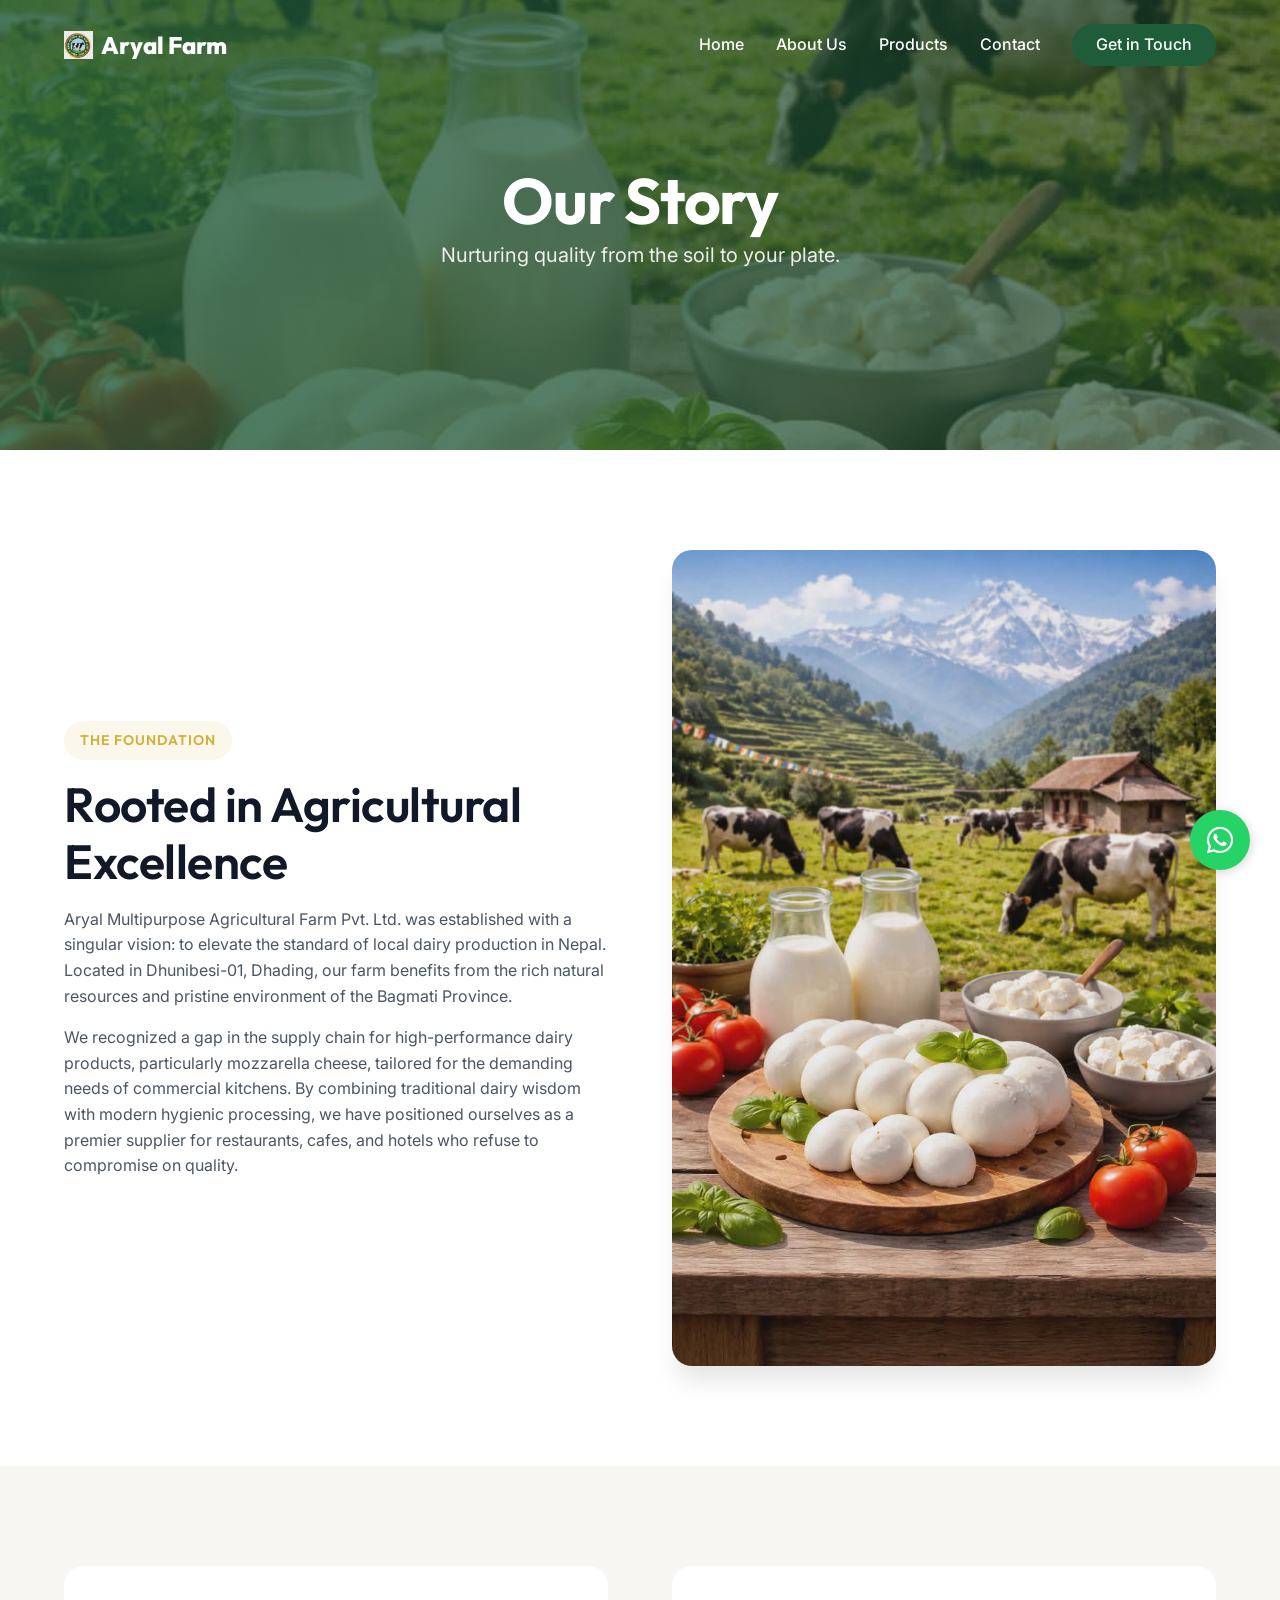
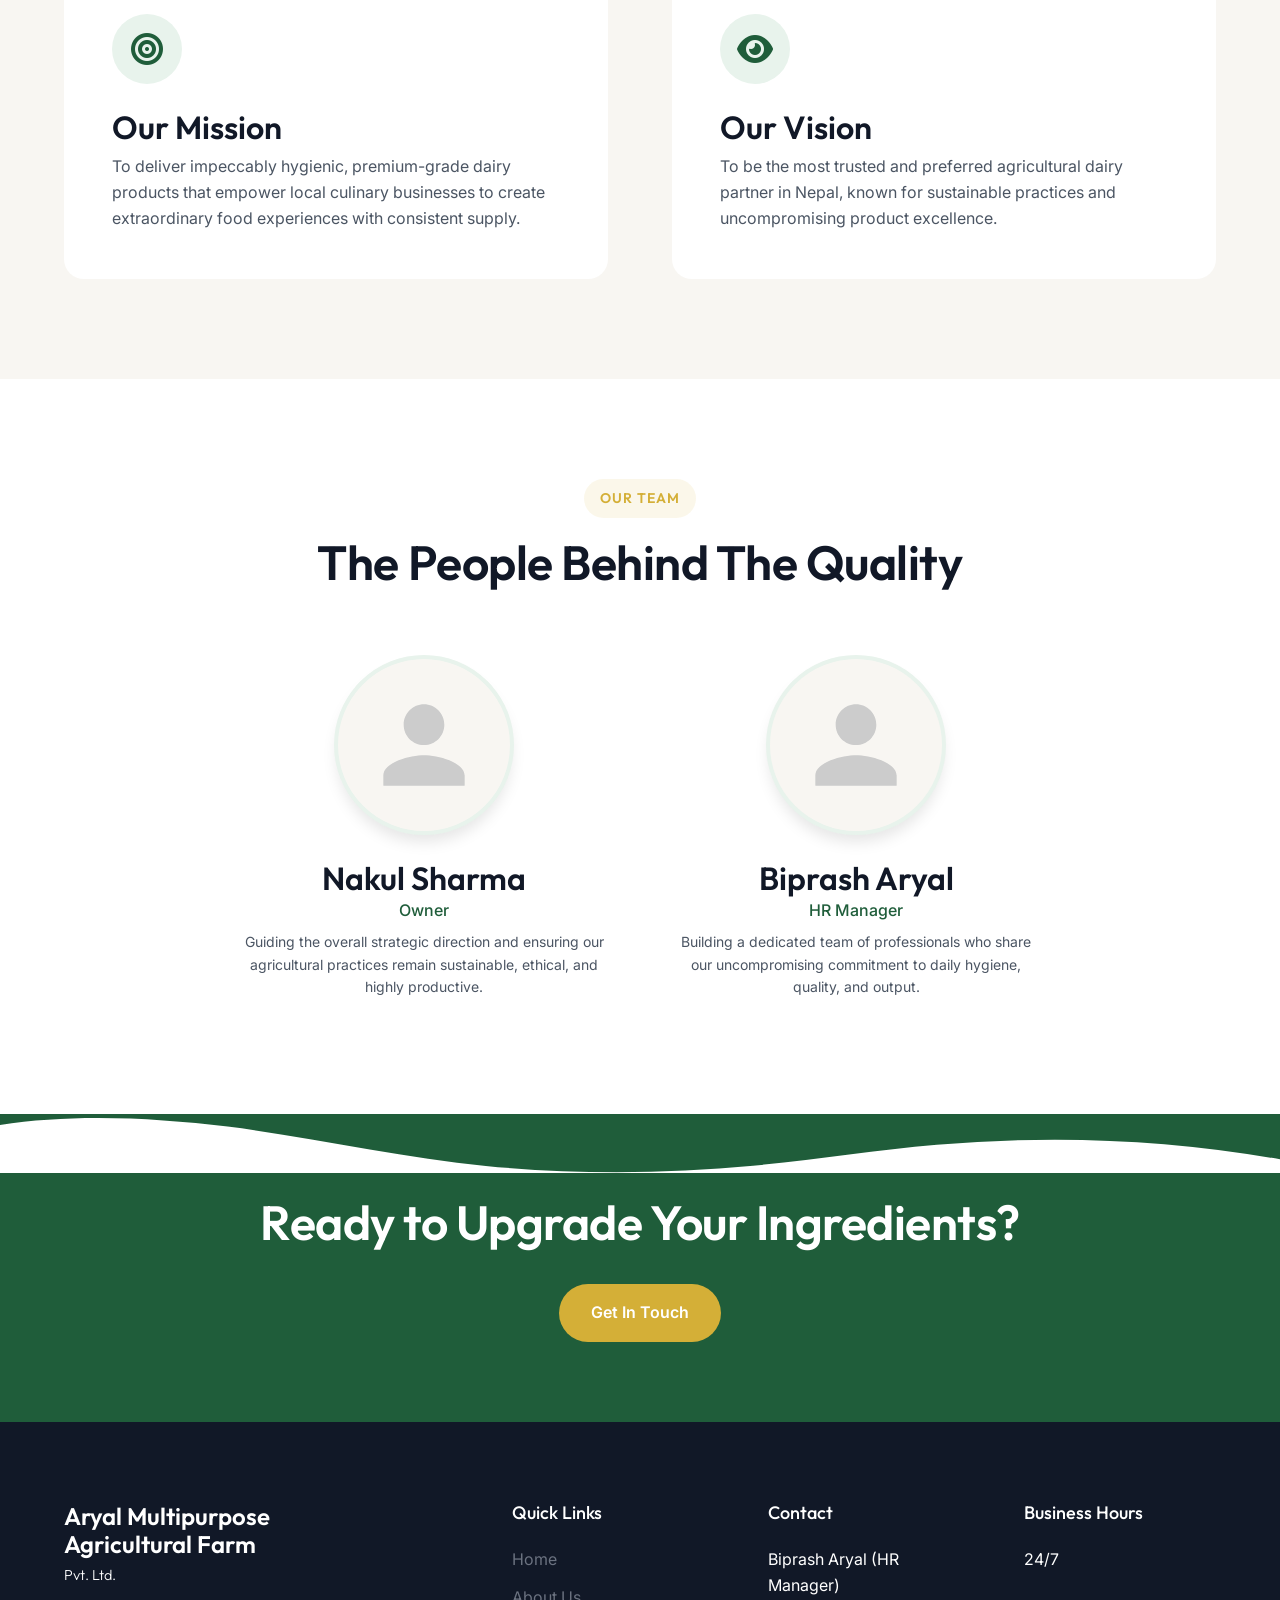
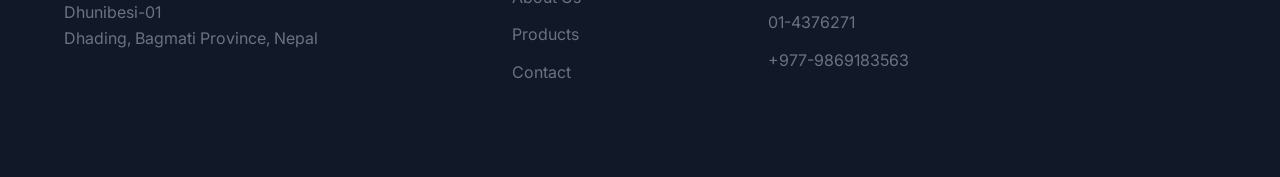
==== about.html @ 3b41e310 "Complete Aryal Farm website development" ====
<!DOCTYPE html>
<html lang="en">
<head>
    <meta charset="UTF-8">
    <meta name="viewport" content="width=device-width, initial-scale=1.0">
    <title>About Us | Aryal Farm</title>
    <!-- Favicon -->
    <link rel="icon" href="assets/images/logo.jfif">
    <link href="https://fonts.googleapis.com/css2?family=Outfit:wght@300;400;500;600;700;800&family=Inter:wght@300;400;500;600&display=swap" rel="stylesheet">
    <link rel="stylesheet" href="https://cdnjs.cloudflare.com/ajax/libs/font-awesome/6.4.0/css/all.min.css">
    <link rel="stylesheet" href="assets/css/styles.css">
    <style>
        .inner-hero {
            height: 50vh; min-height: 400px;
            display: flex; align-items: center; justify-content: center;
            text-align: center; color: var(--color-white); position: relative;
        }
        .inner-hero-bg {
            position: absolute; top: 0; left: 0; width: 100%; height: 100%;
            background-image: url('https://images.unsplash.com/photo-1590494165264-1ebe3602eb80?q=80&w=2000&auto=format&fit=crop');
            background-size: cover; background-position: center; z-index: -2;
        }
        .leader-card { text-align: center; }
        .leader-img { width: 180px; height: 180px; border-radius: 50%; object-fit: cover; margin: 0 auto 1.5rem; border: 4px solid var(--color-primary-light); box-shadow: var(--shadow-md); transition: transform 0.3s; }
        .leader-card:hover .leader-img { transform: scale(1.05); }
    </style>
</head>
<body>
    <!-- Header Navigation -->
    <header class="header">
        <div class="container navbar">
            <a href="index.html" class="logo"><img src="assets/images/logo.jfif" alt="Aryal Farm Logo" style="height: 28px;"> Aryal Farm</a>
            <nav class="nav-links">
                <a href="index.html">Home</a>
                <a href="about.html">About Us</a>
                <a href="product.html">Products</a>
                <a href="contact.html">Contact</a>
                <a href="contact.html" class="btn btn-primary" style="padding: 0.5rem 1.5rem;">Get in Touch</a>
            </nav>
            <div class="mobile-toggle"><i class="fa-solid fa-bars"></i></div>
        </div>
    </header>

    <!-- Inner Hero -->
    <section class="inner-hero">
        <div class="hero-bg">
        </div>
        <div class="hero-overlay"></div>
        <div class="container">
            <h1 class="reveal">Our Story</h1>
            <p class="reveal" style="transition-delay: 0.1s; color: rgba(255,255,255,0.9); font-size: 1.25rem;">Nurturing quality from the soil to your plate.</p>
        </div>
    </section>

    <!-- Brand Story -->
    <section class="section section-light">
        <div class="container grid-2">
            <div class="reveal">
                <span class="badge">The Foundation</span>
                <h2>Rooted in Agricultural Excellence</h2>
                <p>Aryal Multipurpose Agricultural Farm Pvt. Ltd. was established with a singular vision: to elevate the standard of local dairy production in Nepal. Located in Dhunibesi-01, Dhading, our farm benefits from the rich natural resources and pristine environment of the Bagmati Province.</p>
                <p>We recognized a gap in the supply chain for high-performance dairy products, particularly mozzarella cheese, tailored for the demanding needs of commercial kitchens. By combining traditional dairy wisdom with modern hygienic processing, we have positioned ourselves as a premier supplier for restaurants, cafes, and hotels who refuse to compromise on quality.</p>
            </div>
            <div class="img-wrap reveal" style="transition-delay: 0.2s;">
                <img src="assets/images/farm-image.jfif" alt="Aryal Farm Exterior">
            </div>
        </div>
    </section>

    <!-- Mission & Vision -->
    <section class="section section-cream">
        <div class="container grid-2" style="align-items: stretch;">
            <div class="card reveal" style="box-shadow: none; border: none; background: #fff;">
                <div class="card-body" style="padding: 3rem;">
                    <div class="feature-icon" style="margin: 0 0 1.5rem 0;"><i class="fa-solid fa-bullseye"></i></div>
                    <h3>Our Mission</h3>
                    <p style="margin-bottom: 0;">To deliver impeccably hygienic, premium-grade dairy products that empower local culinary businesses to create extraordinary food experiences with consistent supply.</p>
                </div>
            </div>
            <div class="card reveal" style="box-shadow: none; border: none; background: #fff; transition-delay: 0.2s;">
                <div class="card-body" style="padding: 3rem;">
                    <div class="feature-icon" style="margin: 0 0 1.5rem 0;"><i class="fa-solid fa-eye"></i></div>
                    <h3>Our Vision</h3>
                    <p style="margin-bottom: 0;">To be the most trusted and preferred agricultural dairy partner in Nepal, known for sustainable practices and uncompromising product excellence.</p>
                </div>
            </div>
        </div>
    </section>

    <!-- Leadership -->
    <section class="section section-light">
        <div class="container">
            <div class="section-title reveal">
                <span class="badge">Our Team</span>
                <h2>The People Behind The Quality</h2>
            </div>
            <div class="grid-2 reveal" style="max-width: 800px; margin: 0 auto; transition-delay: 0.2s;">
                <div class="leader-card">
                    <img src="data:image/svg+xml;utf8,<svg xmlns='http://www.w3.org/2000/svg' viewBox='0 0 24 24' fill='%23ccc'><path d='M12 12c2.21 0 4-1.79 4-4s-1.79-4-4-4-4 1.79-4 4 1.79 4 4 4zm0 2c-2.67 0-8 1.34-8 4v2h16v-2c0-2.66-5.33-4-8-4z'/></svg>" alt="Nakul Sharma" class="leader-img" style="background: #f8f6f2; padding: 25px;">
                    <h3>Nakul Sharma</h3>
                    <p style="color: var(--color-primary); font-weight: 500; margin-bottom: 0.5rem;">Owner</p>
                    <p style="font-size: 0.875rem;">Guiding the overall strategic direction and ensuring our agricultural practices remain sustainable, ethical, and highly productive.</p>
                </div>
                <div class="leader-card">
                    <img src="data:image/svg+xml;utf8,<svg xmlns='http://www.w3.org/2000/svg' viewBox='0 0 24 24' fill='%23ccc'><path d='M12 12c2.21 0 4-1.79 4-4s-1.79-4-4-4-4 1.79-4 4 1.79 4 4 4zm0 2c-2.67 0-8 1.34-8 4v2h16v-2c0-2.66-5.33-4-8-4z'/></svg>" alt="Biprash Aryal" class="leader-img" style="background: #f8f6f2; padding: 25px;">
                    <h3>Biprash Aryal</h3>
                    <p style="color: var(--color-primary); font-weight: 500; margin-bottom: 0.5rem;">HR Manager</p>
                    <p style="font-size: 0.875rem;">Building a dedicated team of professionals who share our uncompromising commitment to daily hygiene, quality, and output.</p>
                </div>
            </div>
        </div>
    </section>

    <!-- Main CTA -->
    <section class="cta-banner">
        <div class="wave wave-top wave-light">
            <svg data-name="Layer 1" xmlns="http://www.w3.org/2000/svg" viewBox="0 0 1200 120" preserveAspectRatio="none">
                <path d="M321.39,56.44c58-10.79,114.16-30.13,172-41.86,82.39-16.72,168.19-17.73,250.45-.39C823.78,31,906.67,72,985.66,92.83c70.05,18.48,146.53,26.09,214.34,3V0H0V27.35A600.21,600.21,0,0,0,321.39,56.44Z" class="shape-fill"></path>
            </svg>
        </div>
        <div class="container reveal">
            <h2>Ready to Upgrade Your Ingredients?</h2>
            <div class="hero-btns" style="margin-top: 2rem;">
                <a href="contact.html" class="btn btn-accent" style="color: #fff;">Get In Touch</a>
            </div>
        </div>
    </section>

    <!-- Footer Space -->
    <footer class="footer">
        <div class="container">
            <div class="footer-grid">
                <div>
                    <h3 style="color: #fff; margin-bottom: 1rem; font-family: var(--font-heading); font-size: 1.5rem;">Aryal Multipurpose <br>Agricultural Farm <span style="font-size: 0.6em; font-weight: 300; display:block; margin-top: 0.5rem;">Pvt. Ltd.</span></h3>
                    <p>Dhunibesi-01<br>Dhading, Bagmati Province, Nepal</p>
                </div>
                <div>
                    <h4>Quick Links</h4>
                    <ul class="footer-links">
                        <li><a href="index.html">Home</a></li>
                        <li><a href="about.html">About Us</a></li>
                        <li><a href="product.html">Products</a></li>
                        <li><a href="contact.html">Contact</a></li>
                    </ul>
                </div>
                <div>
                    <h4>Contact</h4>
                    <ul class="footer-links">
                        <li>Biprash Aryal (HR Manager)</li>
                        <li><a href="tel:+977014376271">01-4376271</a></li>
                        <li><a href="tel:+9779869183563">+977-9869183563</a></li>
                    </ul>
                </div>
                <div>
                    <h4>Business Hours</h4>
                    <ul class="footer-links">
                        <li>24/7</li>
                    </ul>
                </div>
            </div>
        </div>
    </footer>

    <!-- Floating WhatsApp -->
    <a href="https://wa.me/9779869183563" class="whatsapp-float" target="_blank" aria-label="WhatsApp">
        <i class="fa-brands fa-whatsapp"></i>
    </a>
    
    <script src="assets/js/main.js"></script>
</body>
</html>
---- assets/css/styles.css ----
/* =========================================
   ARYAL FARM - PREMIUM STYLES
   ========================================= */

@import url('https://fonts.googleapis.com/css2?family=Outfit:wght@300;400;500;600;700;800&family=Inter:wght@300;400;500;600&display=swap');

/* --- CSS Variables --- */
:root {
  /* Colors */
  --color-primary: #1f5d3a;          /* Deep Green */
  --color-primary-dark: #144027;     /* Darker Green */
  --color-primary-light: #e8f3ec;    /* Light Green Tint */
  --color-secondary: #f8f6f2;        /* Cream / Off-white */
  --color-accent: #d4af37;           /* Soft Gold */
  --color-accent-hover: #b8972e;     /* Dark Gold */
  
  --color-text-main: #111827;        /* Near Black */
  --color-text-muted: #4b5563;       /* Dark Gray */
  --color-text-light: #6b7280;       /* Medium Gray */
  
  --color-white: #ffffff;
  --color-black: #000000;
  
  --color-whatsapp: #25D366;
  --color-whatsapp-hover: #128C7E;

  /* Typography */
  --font-heading: 'Outfit', sans-serif;
  --font-body: 'Inter', sans-serif;

  /* Spacing */
  --section-padding: 100px 0;
  --section-padding-mobile: 60px 0;
  
  /* Utilities */
  --container-width: 1280px;
  --radius-sm: 8px;
  --radius-md: 12px;
  --radius-lg: 20px;
  --radius-full: 9999px;
  
  /* Shadows */
  --shadow-sm: 0 4px 6px -1px rgba(0, 0, 0, 0.05);
  --shadow-md: 0 10px 15px -3px rgba(0, 0, 0, 0.1);
  --shadow-lg: 0 20px 25px -5px rgba(0, 0, 0, 0.1);
  --shadow-card: 0 15px 35px rgba(0,0,0,0.06);
  
  /* Transitions */
  --transition-fast: 0.2s ease;
  --transition-normal: 0.3s ease;
  --transition-slow: 0.5s ease;
}

/* --- Resets --- */
* {
  margin: 0;
  padding: 0;
  box-sizing: border-box;
}

html {
  scroll-behavior: smooth;
  font-size: 16px;
}

body {
  font-family: var(--font-body);
  color: var(--color-text-main);
  background-color: var(--color-secondary);
  line-height: 1.6;
  overflow-x: hidden;
}

ul { list-style: none; }
a { text-decoration: none; color: inherit; }
img { max-width: 100%; display: block; }
button, input, textarea { font-family: inherit; border: none; outline: none; }

/* --- Typography --- */
h1, h2, h3, h4, h5, h6 {
  font-family: var(--font-heading);
  color: var(--color-text-main);
  line-height: 1.2;
}

h1 { font-size: clamp(2.5rem, 5vw, 4.5rem); font-weight: 700; letter-spacing: -0.02em; }
h2 { font-size: clamp(2rem, 4vw, 3rem); font-weight: 600; letter-spacing: -0.01em; margin-bottom: 1rem; }
h3 { font-size: clamp(1.5rem, 3vw, 2rem); font-weight: 600; }
h4 { font-size: 1.25rem; font-weight: 500; }

p { color: var(--color-text-muted); margin-bottom: 1rem; }

/* --- Layout --- */
.container {
  width: 90%;
  max-width: var(--container-width);
  margin: 0 auto;
    
}

.section { padding: var(--section-padding); position: relative; }
.section-light { background-color: var(--color-white); }
.section-cream { background-color: var(--color-secondary); }
.section-tint { background-color: var(--color-primary-light); }
.section-dark { background-color: var(--color-primary); color: var(--color-white); }
.section-dark p, .section-dark h2 { color: var(--color-white); }

.grid-2 { display: grid; grid-template-columns: repeat(2, 1fr); gap: 4rem; align-items: center; }
.grid-3 { display: grid; grid-template-columns: repeat(3, 1fr); gap: 2rem; }
.grid-4 { display: grid; grid-template-columns: repeat(4, 1fr); gap: 2rem; }

/* --- Components --- */
.btn {
  display: inline-flex;
  align-items: center;
  justify-content: center;
  padding: 1rem 2rem;
  font-size: 1rem;
  font-weight: 600;
  border-radius: var(--radius-full);
  cursor: pointer;
  transition: transform var(--transition-normal), background-color var(--transition-normal), box-shadow var(--transition-normal);
  text-align: center;
}

.btn:hover {
  transform: translateY(-2px);
  box-shadow: var(--shadow-md);
}

.btn-primary { background-color: var(--color-primary); color: var(--color-white); }
.btn-primary:hover { background-color: var(--color-primary-dark); }

.btn-accent { background-color: var(--color-accent); color: var(--color-white); }
.btn-accent:hover { background-color: var(--color-accent-hover); }

.btn-outline { background-color: transparent; border: 2px solid var(--color-primary); color: var(--color-primary); }
.btn-outline:hover { background-color: var(--color-primary); color: var(--color-white); }

.badge {
  display: inline-block;
  padding: 0.5rem 1rem;
  background-color: rgba(212, 175, 55, 0.1);
  color: var(--color-accent);
  font-family: var(--font-heading);
  font-weight: 600;
  font-size: 0.875rem;
  border-radius: var(--radius-full);
  margin-bottom: 1rem;
  text-transform: uppercase;
  letter-spacing: 1px;
}

/* Section Titles */
.section-title { text-align: center; margin-bottom: 4rem; }
.section-title.left { text-align: left; }
.section-title .badge { margin-bottom: 1rem; }

/* SVG Separators */
.wave-top, .wave-bottom {
  position: absolute;
  left: 0;
  width: 100%;
  overflow: hidden;
  line-height: 0;
}
.wave-top { top: -1px; transform: rotate(180deg); }
.wave-bottom { bottom: -1px; }
.wave svg {
  position: relative;
  display: block;
  width: calc(100% + 1.3px);
  height: 60px;
}
.wave .shape-fill { fill: var(--color-secondary); }
.wave-light .shape-fill { fill: var(--color-white); }

/* --- Navbar --- */
.header {
  position: fixed;
  top: 0; left: 0; width: 100%;
  z-index: 1000;
  transition: all var(--transition-normal);
  padding: 1.5rem 0;
}
.header.scrolled {
  background: rgba(255, 255, 255, 0.9);
  backdrop-filter: blur(10px);
  padding: 1rem 0;
  box-shadow: var(--shadow-sm);
}
.navbar {
  display: flex;
  justify-content: space-between;
  align-items: center;
}
.logo {
  font-family: var(--font-heading);
  font-weight: 800;
  font-size: 1.5rem;
  color: var(--color-primary);
  display: flex;
  align-items: center;
  gap: 0.5rem;
}
.logo img {
  height: 40px;
}
.nav-links { display: flex; gap: 2rem; align-items: center; }
.nav-links a {
  font-weight: 500;
  color: var(--color-text-main);
  transition: color var(--transition-fast);
}
.header.scrolled .nav-links a { color: var(--color-text-main); }
/* Make header text white when at top if hero is dark */
.header:not(.scrolled) .nav-links a,
.header:not(.scrolled) .logo {
  color: var(--color-white);
}

.nav-links a:hover { color: var(--color-accent); }
.mobile-toggle { display: none; font-size: 1.5rem; color: var(--color-white); cursor: pointer; }
.header.scrolled .mobile-toggle { color: var(--color-text-main); }

/* --- Hero Section --- */
.hero {
  height: 100vh;
  min-height: 600px;
  position: relative;
  display: flex;
  align-items: center;
  justify-content: center;
  text-align: center;
  overflow: hidden;
  color: var(--color-white);
}
.hero-bg {
  position: absolute;
  top: 0; left: 0; width: 100%; height: 100%;
  background-image: url('../images/farm-image.jfif'); 
  /* Aryal Farm Background */
  background-size: cover;
  background-position: center;
  z-index: -2;
}
.hero-overlay {
  position: absolute;
  top: 0; left: 0; width: 100%; height: 100%;
  background: linear-gradient(to right, rgba(31, 93, 58, 0.8), rgba(20, 64, 39, 0.6));
  z-index: -1;
}
.hero-content {
  max-width: 800px;
  z-index: 1;
}
.hero h1, .inner-hero h1 { color: var(--color-white); }
.hero p { color: rgba(255,255,255,0.9); font-size: 1.25rem; margin-bottom: 2.5rem; }
.hero-btns { display: flex; gap: 1rem; justify-content: center; }

/* Scroll Down Indicator */
.scroll-down {
  position: absolute;
  bottom: 30px;
  left: 50%;
  transform: translateX(-50%);
  animation: bounce 2s infinite;
  color: var(--color-white);
  font-size: 1.5rem;
}

@keyframes bounce {
  0%, 20%, 50%, 80%, 100% { transform: translateY(0) translateX(-50%); }
  40% { transform: translateY(-10px) translateX(-50%); }
  60% { transform: translateY(-5px) translateX(-50%); }
}

/* --- Trust Bar Section --- */
.trust-bar {
  padding: 3rem 0;
  background-color: var(--color-white);
  border-bottom: 1px solid rgba(0,0,0,0.05);
}
.trust-bar p { text-align: center; font-weight: 500; font-size: 0.875rem; text-transform: uppercase; letter-spacing: 2px; margin-bottom: 2rem; }
.trust-logos { display: flex; justify-content: center; gap: 4rem; flex-wrap: wrap; opacity: 0.6; align-items: center;}
.trust-logos img { height: 40px; filter: grayscale(100%); transition: all 0.3s; }
.trust-logos img:hover { filter: grayscale(0%); opacity: 1; }

/* --- Image Containers & Hover Zoom --- */
.img-wrap {
  position: relative;
  border-radius: var(--radius-lg);
  overflow: hidden;
  box-shadow: var(--shadow-lg);
}
.img-wrap img {
  width: 100%;
  height: 100%;
  object-fit: cover;
  transition: transform var(--transition-slow);
}
.img-wrap:hover img { transform: scale(1.05); }

/* --- Product Cards --- */
.card {
  background: var(--color-white);
  border-radius: var(--radius-lg);
  overflow: hidden;
  box-shadow: var(--shadow-card);
  transition: transform var(--transition-normal), box-shadow var(--transition-normal);
  border: 1px solid rgba(0,0,0,0.03);
  height: 100%;
  display: flex;
  flex-direction: column;
}
.card:hover {
  transform: translateY(-10px);
  box-shadow: 0 25px 50px -12px rgba(0,0,0,0.15);
}
.card-img { height: 250px; overflow: hidden; }
.card-img img { width: 100%; height: 100%; object-fit: cover; transition: transform var(--transition-slow); }
.card:hover .card-img img { transform: scale(1.08); }
.card-body { padding: 2rem; flex: 1; display: flex; flex-direction: column; }
.card-body h3 { margin-bottom: 0.5rem; }
.card-body p { margin-bottom: 1.5rem; flex: 1; }

/* --- Icon Features --- */
.feature-box {
  text-align: center;
  padding: 2rem;
  background: var(--color-white);
  border-radius: var(--radius-lg);
  box-shadow: var(--shadow-sm);
  transition: transform var(--transition-fast);
}
.feature-box:hover { transform: translateY(-5px); box-shadow: var(--shadow-md); }
.feature-icon {
  width: 70px; height: 70px;
  background: var(--color-primary-light);
  color: var(--color-primary);
  border-radius: 50%;
  display: flex; align-items: center; justify-content: center;
  font-size: 2rem;
  margin: 0 auto 1.5rem;
}

/* --- Process Timeline --- */
.timeline {
  display: flex;
  justify-content: space-between;
  position: relative;
  margin-top: 3rem;
}
.timeline::before {
  content: '';
  position: absolute;
  top: 40px; left: 0; width: 100%; height: 2px;
  background: rgba(31, 93, 58, 0.2);
  z-index: 1;
}
.step { text-align: center; position: relative; z-index: 2; width: 22%; }
.step-number {
  width: 80px; height: 80px;
  background: var(--color-white);
  border: 4px solid var(--color-primary);
  border-radius: 50%;
  display: flex; align-items: center; justify-content: center;
  font-size: 1.5rem; font-weight: 700; color: var(--color-primary);
  margin: 0 auto 1.5rem;
  box-shadow: var(--shadow-md);
  transition: transform 0.3s;
}
.step:hover .step-number { transform: scale(1.1); background: var(--color-primary); color: var(--color-white); }
.step h4 { margin-bottom: 0.5rem; }

/* --- Testimonials --- */
.testimonial-card {
  background: var(--color-white);
  padding: 2.5rem;
  border-radius: var(--radius-md);
  box-shadow: var(--shadow-md);
  position: relative;
}
.testimonial-card::before {
  content: '"';
  position: absolute; top: 10px; left: 20px;
  font-size: 4rem; color: var(--color-primary-light);
  font-family: serif; line-height: 1;
}
.testimonial-text { font-size: 1.125rem; font-style: italic; color: var(--color-text-main); margin-bottom: 1.5rem; position: relative; z-index: 1; }
.testimonial-author { display: flex; align-items: center; gap: 1rem; }
.author-avatar { width: 50px; height: 50px; border-radius: 50%; object-fit: cover; }
.author-info h5 { font-size: 1rem; margin-bottom: 0.2rem; }
.author-info span { font-size: 0.875rem; color: var(--color-text-light); }

/* --- CTA Banners --- */
.cta-banner {
  background: var(--color-primary);
  color: var(--color-white);
  padding: 5rem 0;
  text-align: center;
  position: relative;
  overflow: hidden;
}
.cta-banner h2 { color: var(--color-white); margin-bottom: 1rem; }
.cta-banner p { color: rgba(255,255,255,0.8); font-size: 1.125rem; max-width: 600px; margin: 0 auto 2rem; }

/* --- Footer --- */
.footer {
  background: var(--color-text-main);
  color: var(--color-white);
  padding: 5rem 0 2rem;
}
.footer-grid { display: grid; grid-template-columns: 2fr 1fr 1fr 1fr; gap: 4rem; margin-bottom: 3rem; }
.footer h4 { color: var(--color-white); margin-bottom: 1.5rem; font-size: 1.125rem; }
.footer p, .footer a { color: var(--color-text-light); }
.footer a:hover { color: var(--color-white); }
.footer-links li { margin-bottom: 0.75rem; }
.footer-bottom { text-align: center; padding-top: 2rem; border-top: 1px solid rgba(255,255,255,0.1); color: var(--color-text-light); font-size: 0.875rem; }

/* --- Floating WhatsApp Button --- */
.whatsapp-float {
  position: fixed;
  bottom: 30px;
  right: 30px;
  width: 60px;
  height: 60px;
  background-color: var(--color-whatsapp);
  color: #FFF;
  border-radius: 50px;
  text-align: center;
  font-size: 30px;
  box-shadow: 2px 2px 10px rgba(0,0,0,0.15);
  z-index: 1000;
  display: flex;
  align-items: center;
  justify-content: center;
  transition: all 0.3s;
}
.whatsapp-float:hover {
  background-color: var(--color-whatsapp-hover);
  transform: scale(1.1);
  color: white;
}

/* --- Mobile Sticky Call Button --- */
.mobile-call-btn {
  display: none;
  position: fixed;
  bottom: 0;
  left: 0;
  width: 100%;
  background: var(--color-primary);
  color: var(--color-white);
  text-align: center;
  padding: 1rem;
  font-weight: 600;
  z-index: 999;
  text-transform: uppercase;
  letter-spacing: 1px;
}
.mobile-call-btn i { margin-right: 0.5rem; }

/* --- Reveal Animations --- */
.reveal {
  opacity: 0;
  transform: translateY(30px);
  transition: opacity 0.8s ease, transform 0.8s ease;
}
.reveal.active {
  opacity: 1;
  transform: translateY(0);
}

/* --- Responsive Design --- */
@media (max-width: 992px) {
  .grid-2, .grid-3, .grid-4 { grid-template-columns: repeat(2, 1fr); gap: 2rem; }
  h1 { font-size: 3rem; }
  .timeline { flex-direction: column; gap: 3rem; margin-top: 2rem; }
  .timeline::before { display: none; }
  .step { width: 100%; display: flex; align-items: center; text-align: left; gap: 2rem; }
  .step-number { margin: 0; min-width: 70px; height: 70px; }
  .footer-grid { grid-template-columns: 1fr 1fr; }
}

@media (max-width: 768px) {
  .nav-links {
    position: fixed; top: 0; right: -100%; width: 250px; height: 100vh;
    background: var(--color-white); flex-direction: column; padding-top: 6rem;
    box-shadow: -5px 0 15px rgba(0,0,0,0.05); transition: 0.3s;
  }
  .nav-links.active { right: 0; }
  .nav-links a { color: var(--color-text-main) !important; font-size: 1.125rem; }
  .mobile-toggle { display: block; }
  
  .grid-2, .grid-3 { grid-template-columns: 1fr; }
  .footer-grid { grid-template-columns: 1fr; gap: 2rem; }
  
  .section { padding: var(--section-padding-mobile); }
  
  /* Mobile Sticky Call Setup */
  body { padding-bottom: 60px; } /* Space for sticky btn */
  .whatsapp-float { bottom: 80px; }
  .mobile-call-btn { display: block; }
}
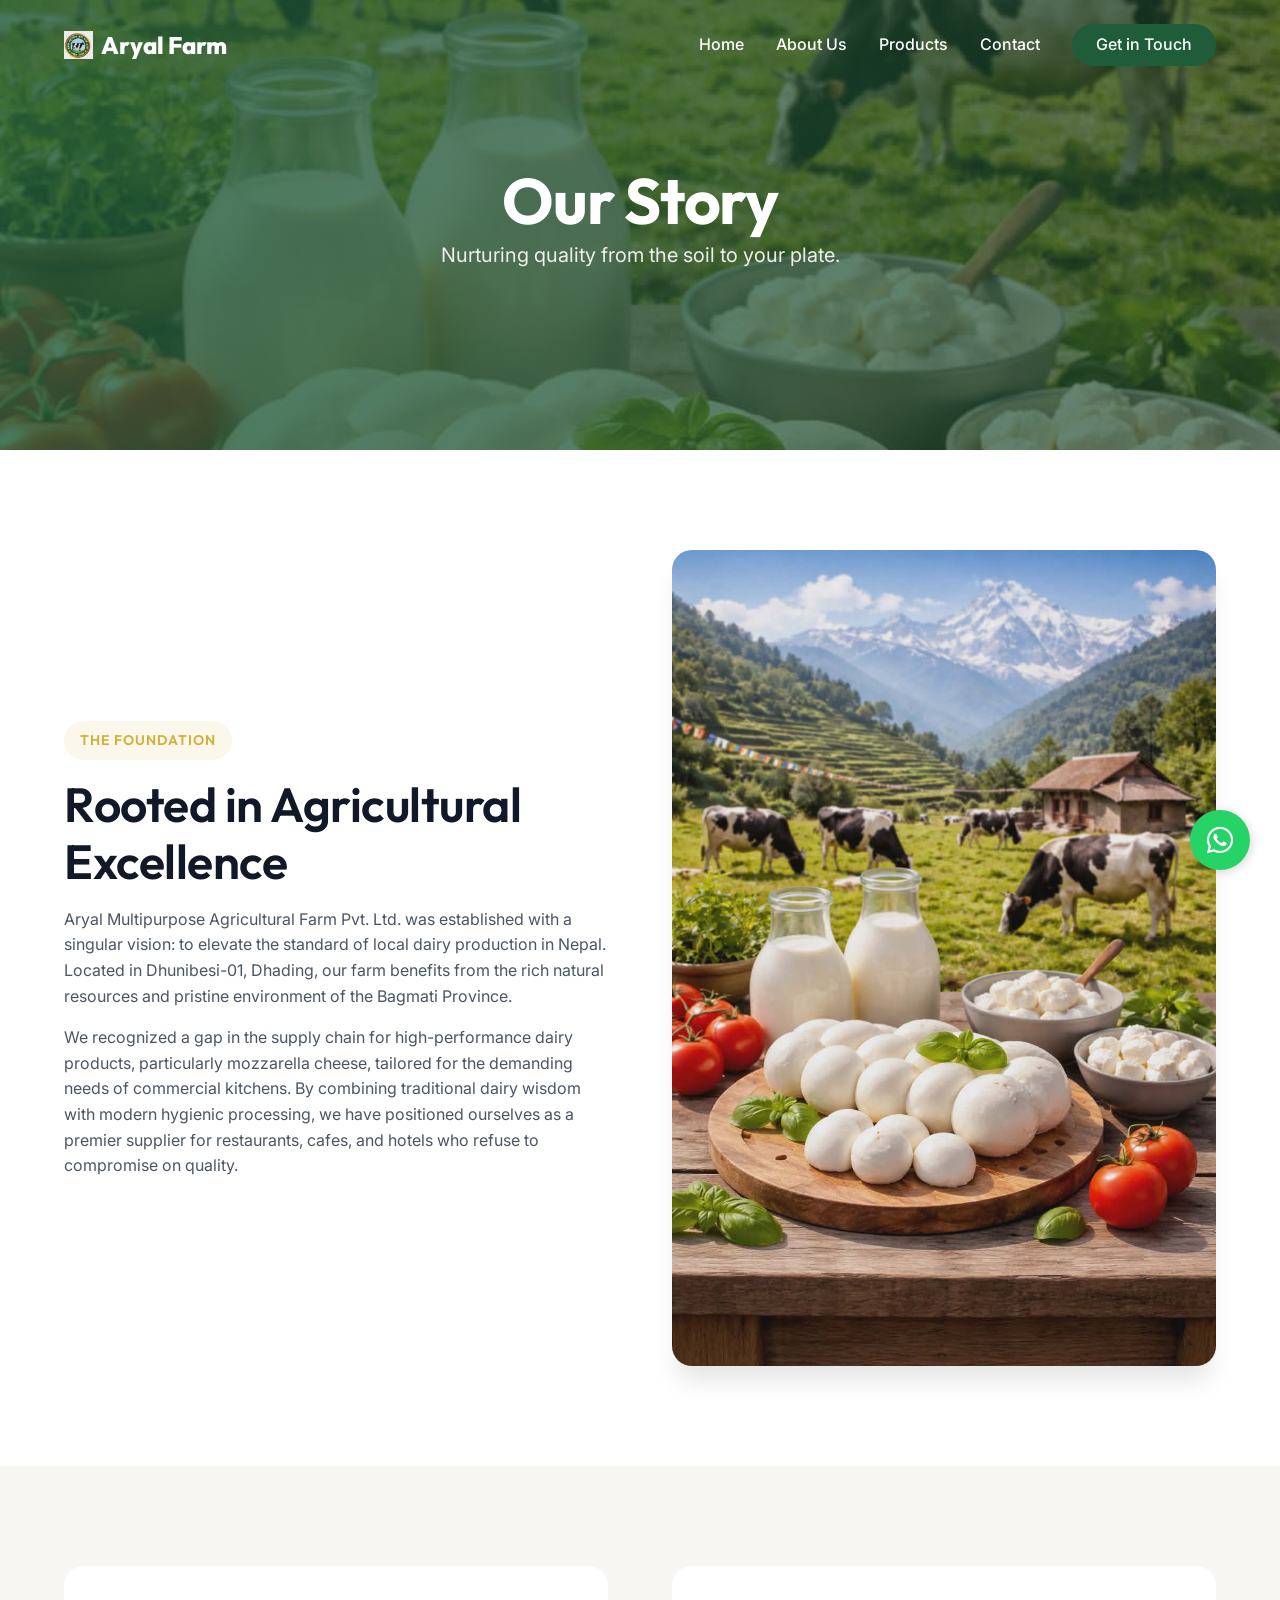
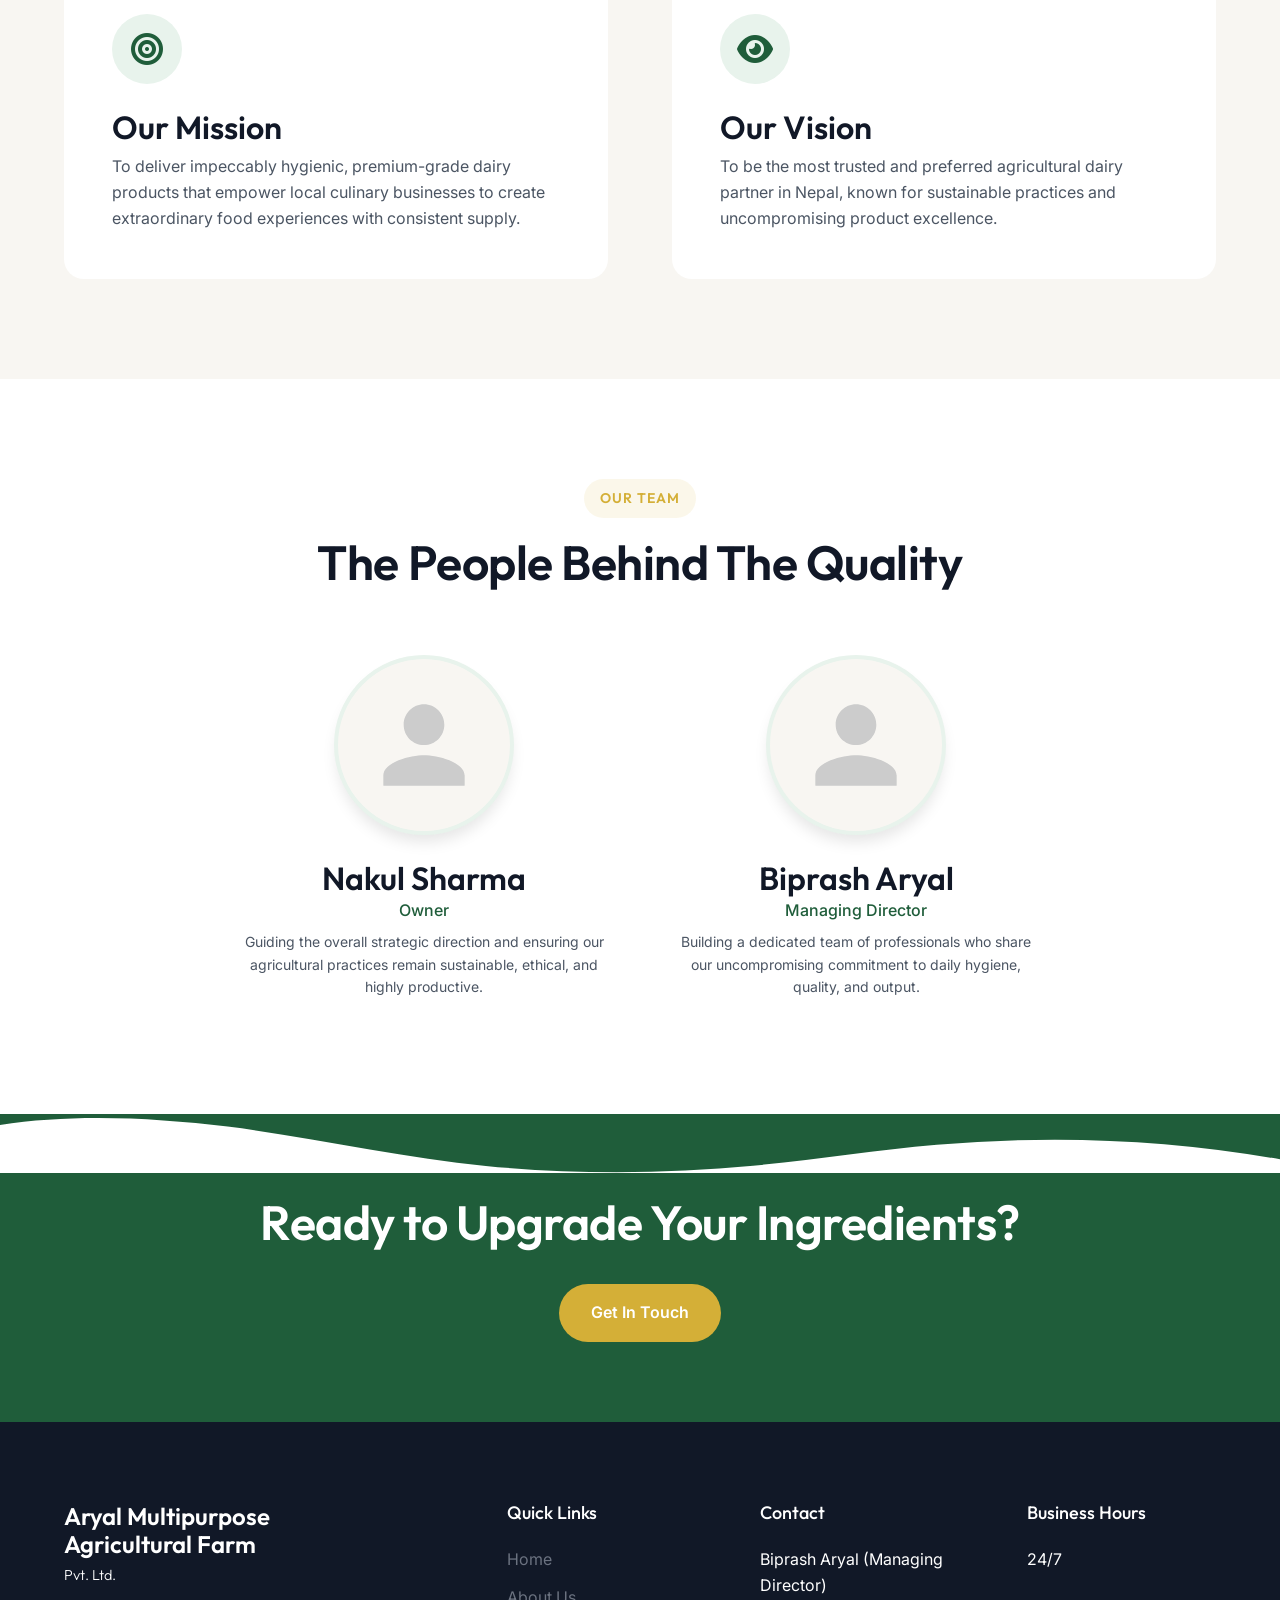
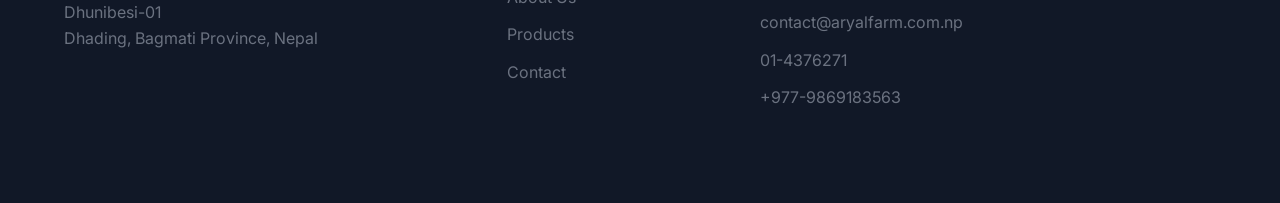
==== commit d72444d7: "Update Biprash Aryal's role to Managing Director" ====
--- a/about.html
+++ b/about.html
@@ -104,7 +104,7 @@
                 <div class="leader-card">
                     <img src="data:image/svg+xml;utf8,<svg xmlns='http://www.w3.org/2000/svg' viewBox='0 0 24 24' fill='%23ccc'><path d='M12 12c2.21 0 4-1.79 4-4s-1.79-4-4-4-4 1.79-4 4 1.79 4 4 4zm0 2c-2.67 0-8 1.34-8 4v2h16v-2c0-2.66-5.33-4-8-4z'/></svg>" alt="Biprash Aryal" class="leader-img" style="background: #f8f6f2; padding: 25px;">
                     <h3>Biprash Aryal</h3>
-                    <p style="color: var(--color-primary); font-weight: 500; margin-bottom: 0.5rem;">HR Manager</p>
+                    <p style="color: var(--color-primary); font-weight: 500; margin-bottom: 0.5rem;">Managing Director</p>
                     <p style="font-size: 0.875rem;">Building a dedicated team of professionals who share our uncompromising commitment to daily hygiene, quality, and output.</p>
                 </div>
             </div>
@@ -146,7 +146,8 @@
                 <div>
                     <h4>Contact</h4>
                     <ul class="footer-links">
-                        <li>Biprash Aryal (HR Manager)</li>
+                        <li>Biprash Aryal (Managing Director)</li>
+                        <li><a href="mailto:contact@aryalfarm.com.np">contact@aryalfarm.com.np</a></li>
                         <li><a href="tel:+977014376271">01-4376271</a></li>
                         <li><a href="tel:+9779869183563">+977-9869183563</a></li>
                     </ul>
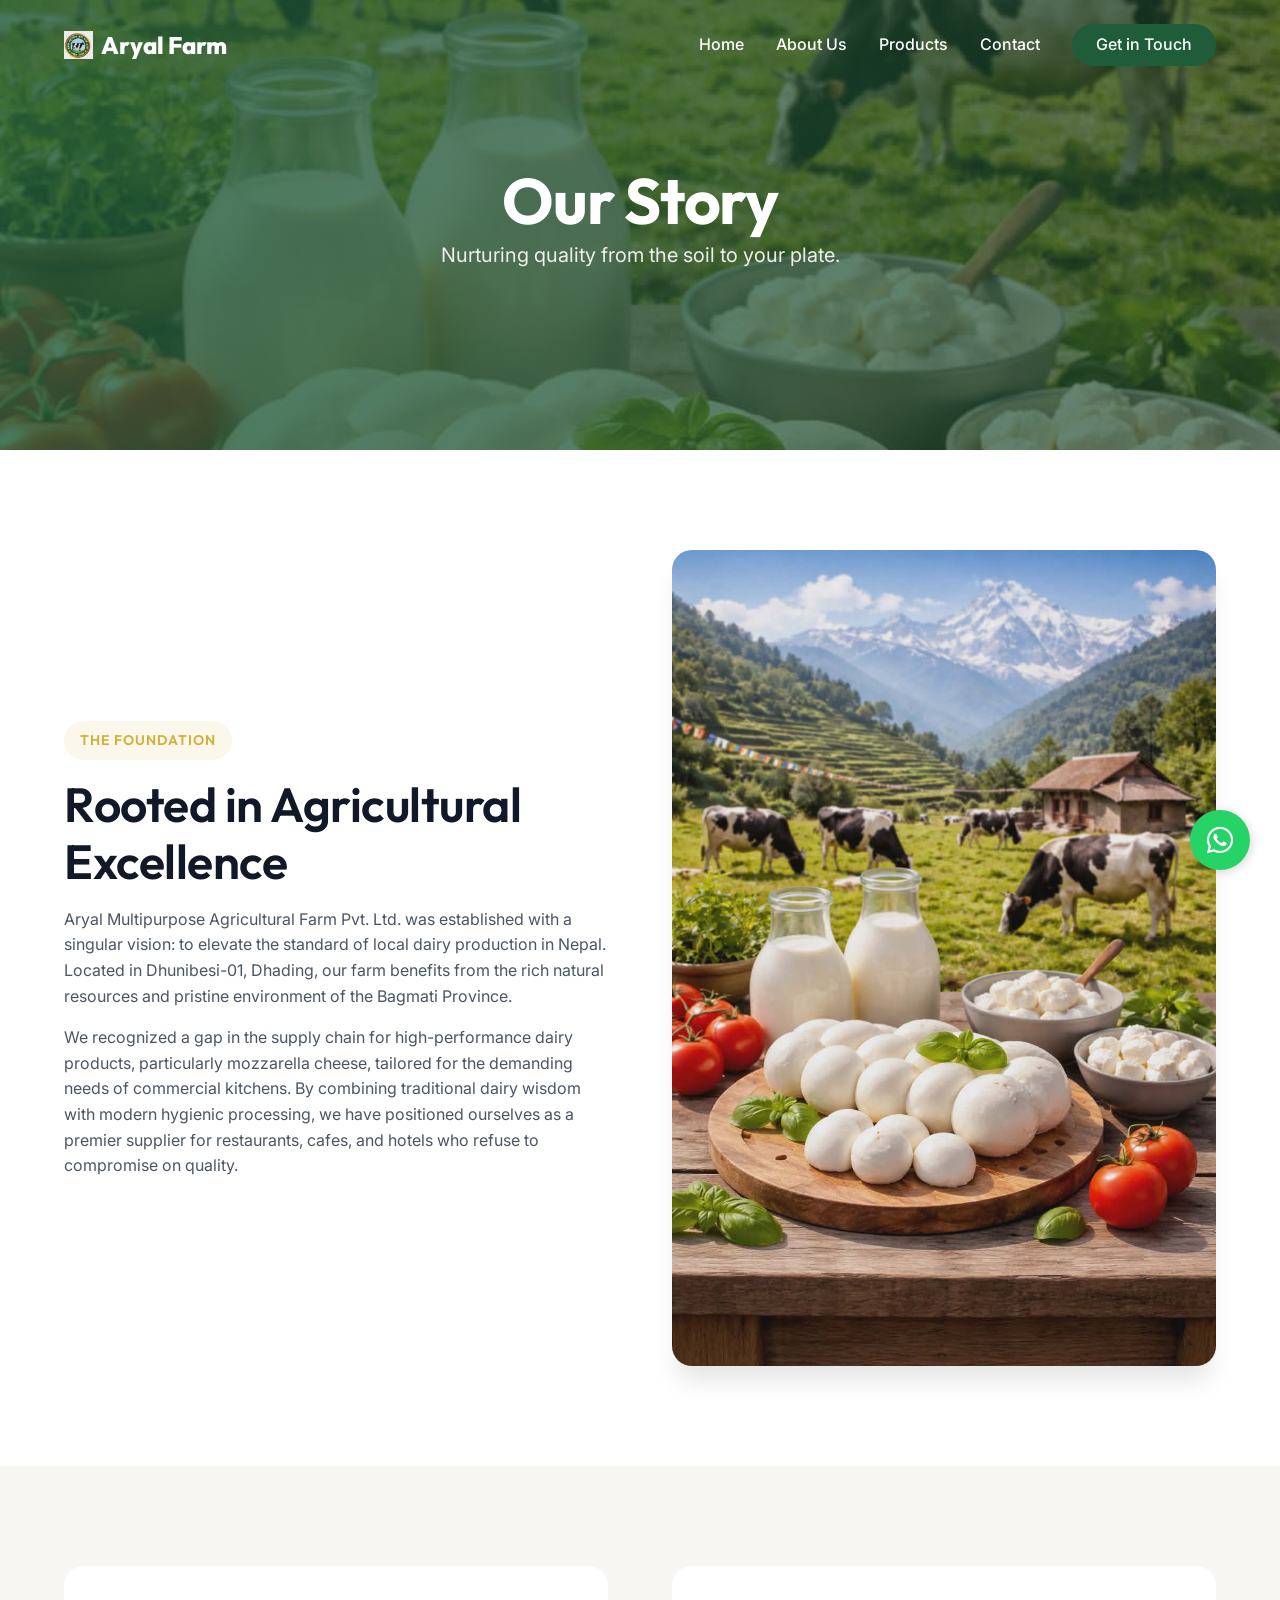
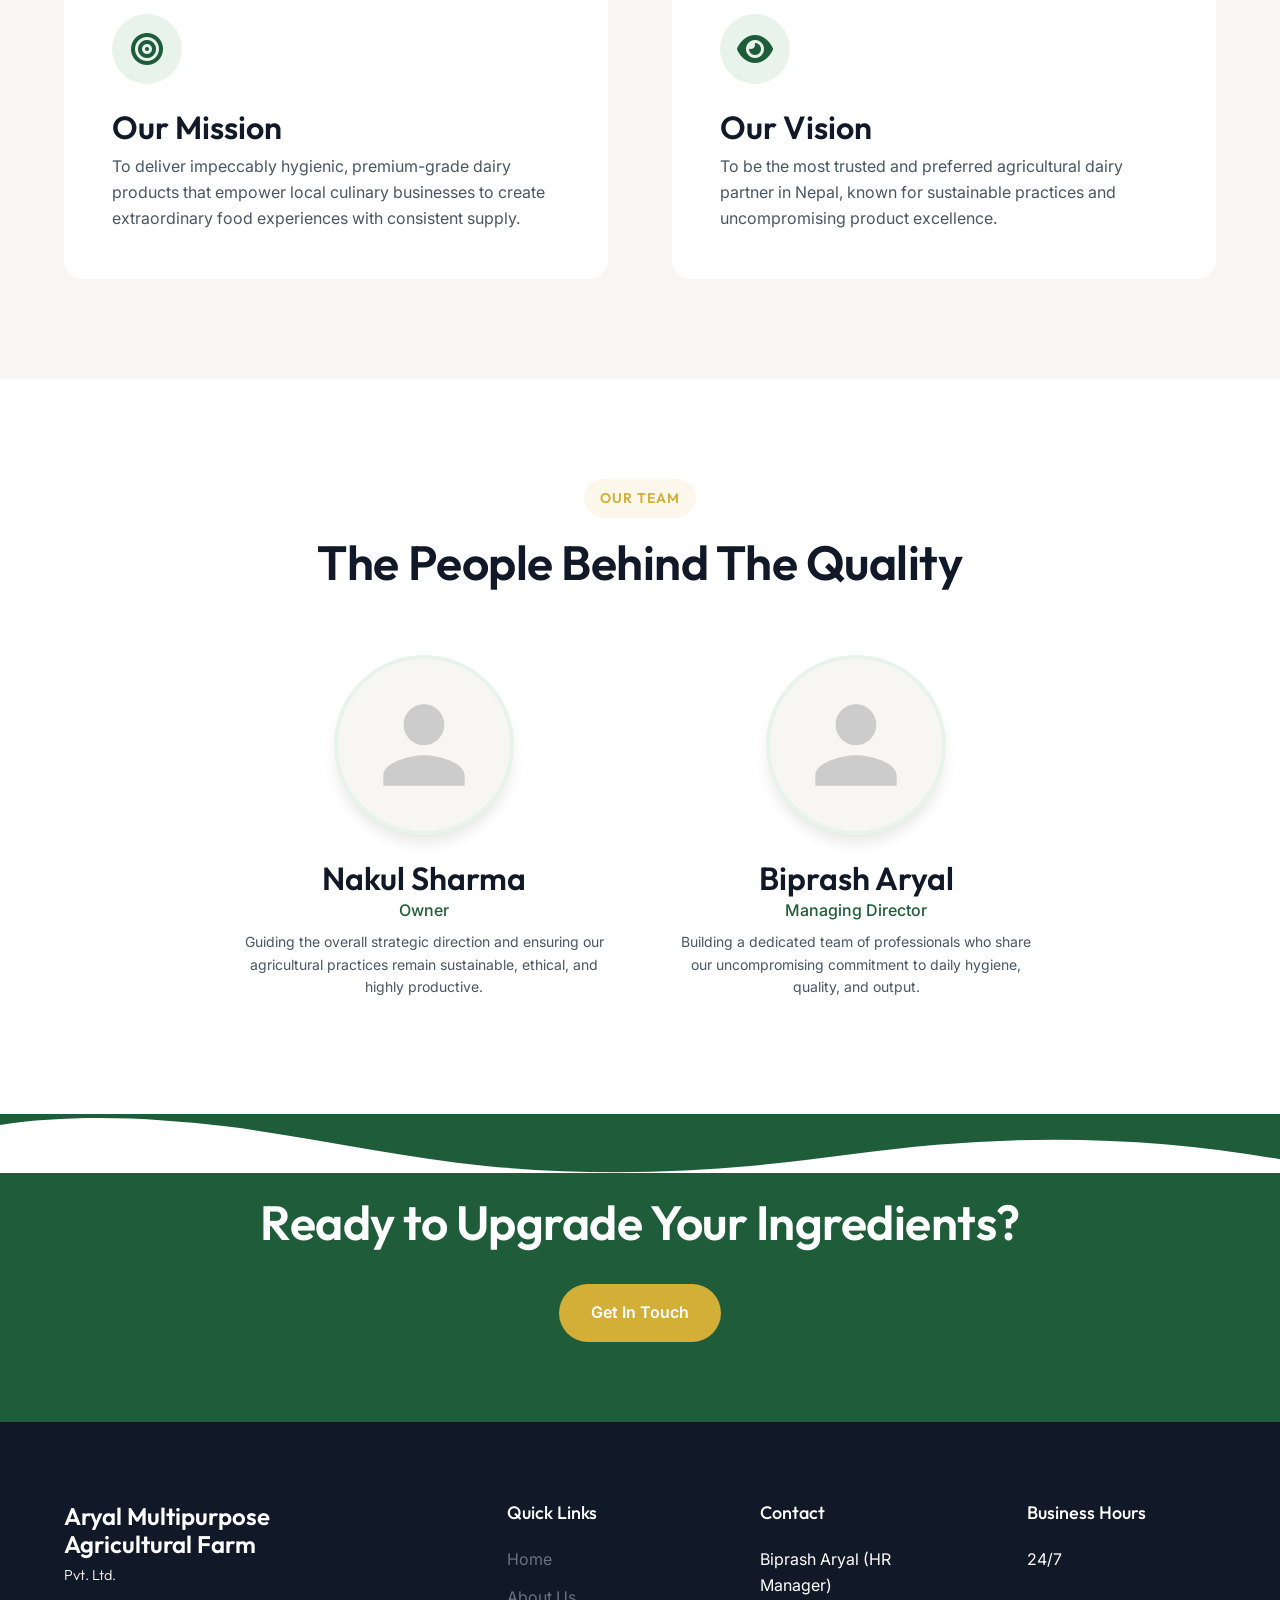
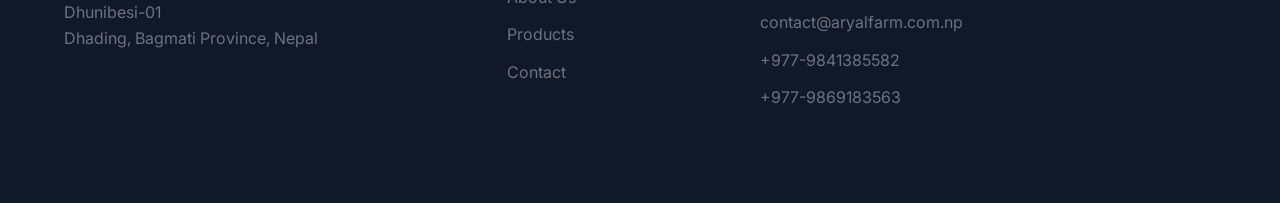
==== commit a2b9747b: "Update phone number to 9841385582 and expand product listings" ====
--- a/about.html
+++ b/about.html
@@ -146,9 +146,9 @@
                 <div>
                     <h4>Contact</h4>
                     <ul class="footer-links">
-                        <li>Biprash Aryal (Managing Director)</li>
+                        <li>Biprash Aryal (HR Manager)</li>
                         <li><a href="mailto:contact@aryalfarm.com.np">contact@aryalfarm.com.np</a></li>
-                        <li><a href="tel:+977014376271">01-4376271</a></li>
+                        <li><a href="tel:+9779841385582">+977-9841385582</a></li>
                         <li><a href="tel:+9779869183563">+977-9869183563</a></li>
                     </ul>
                 </div>
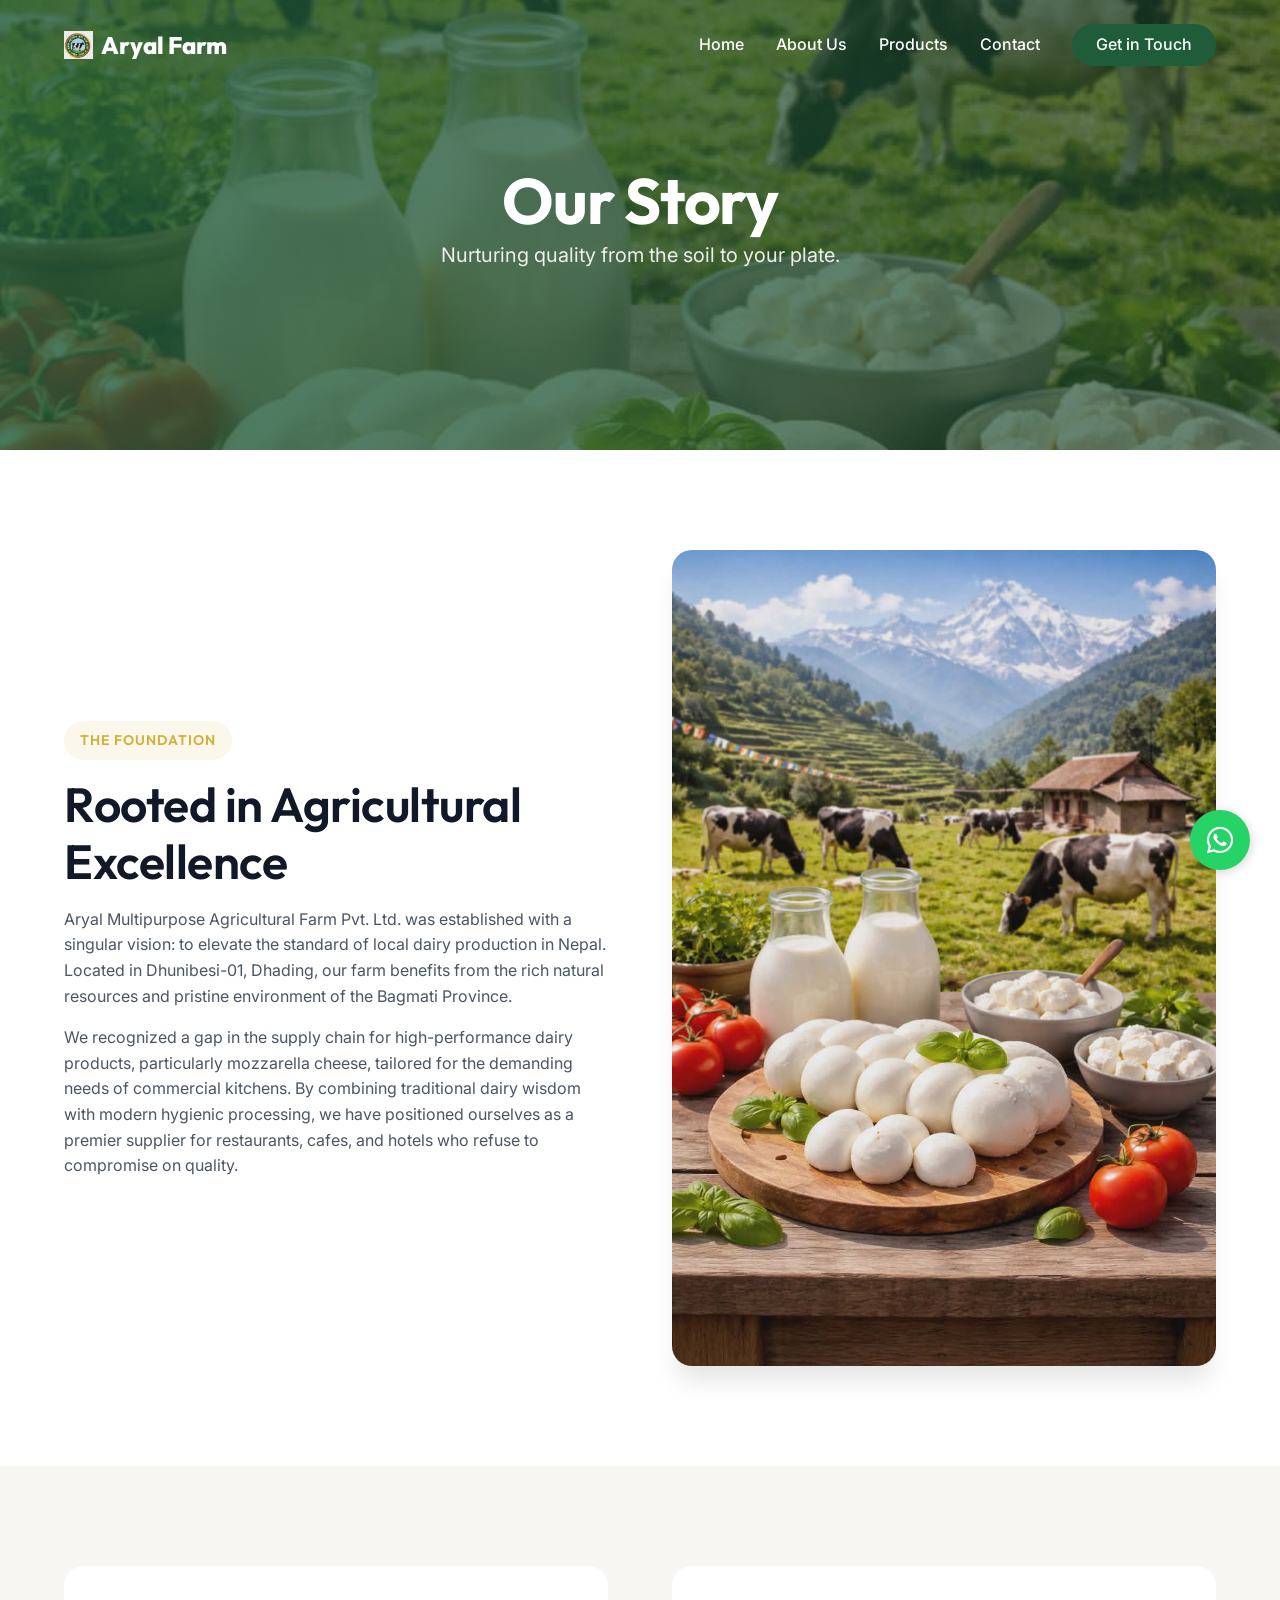
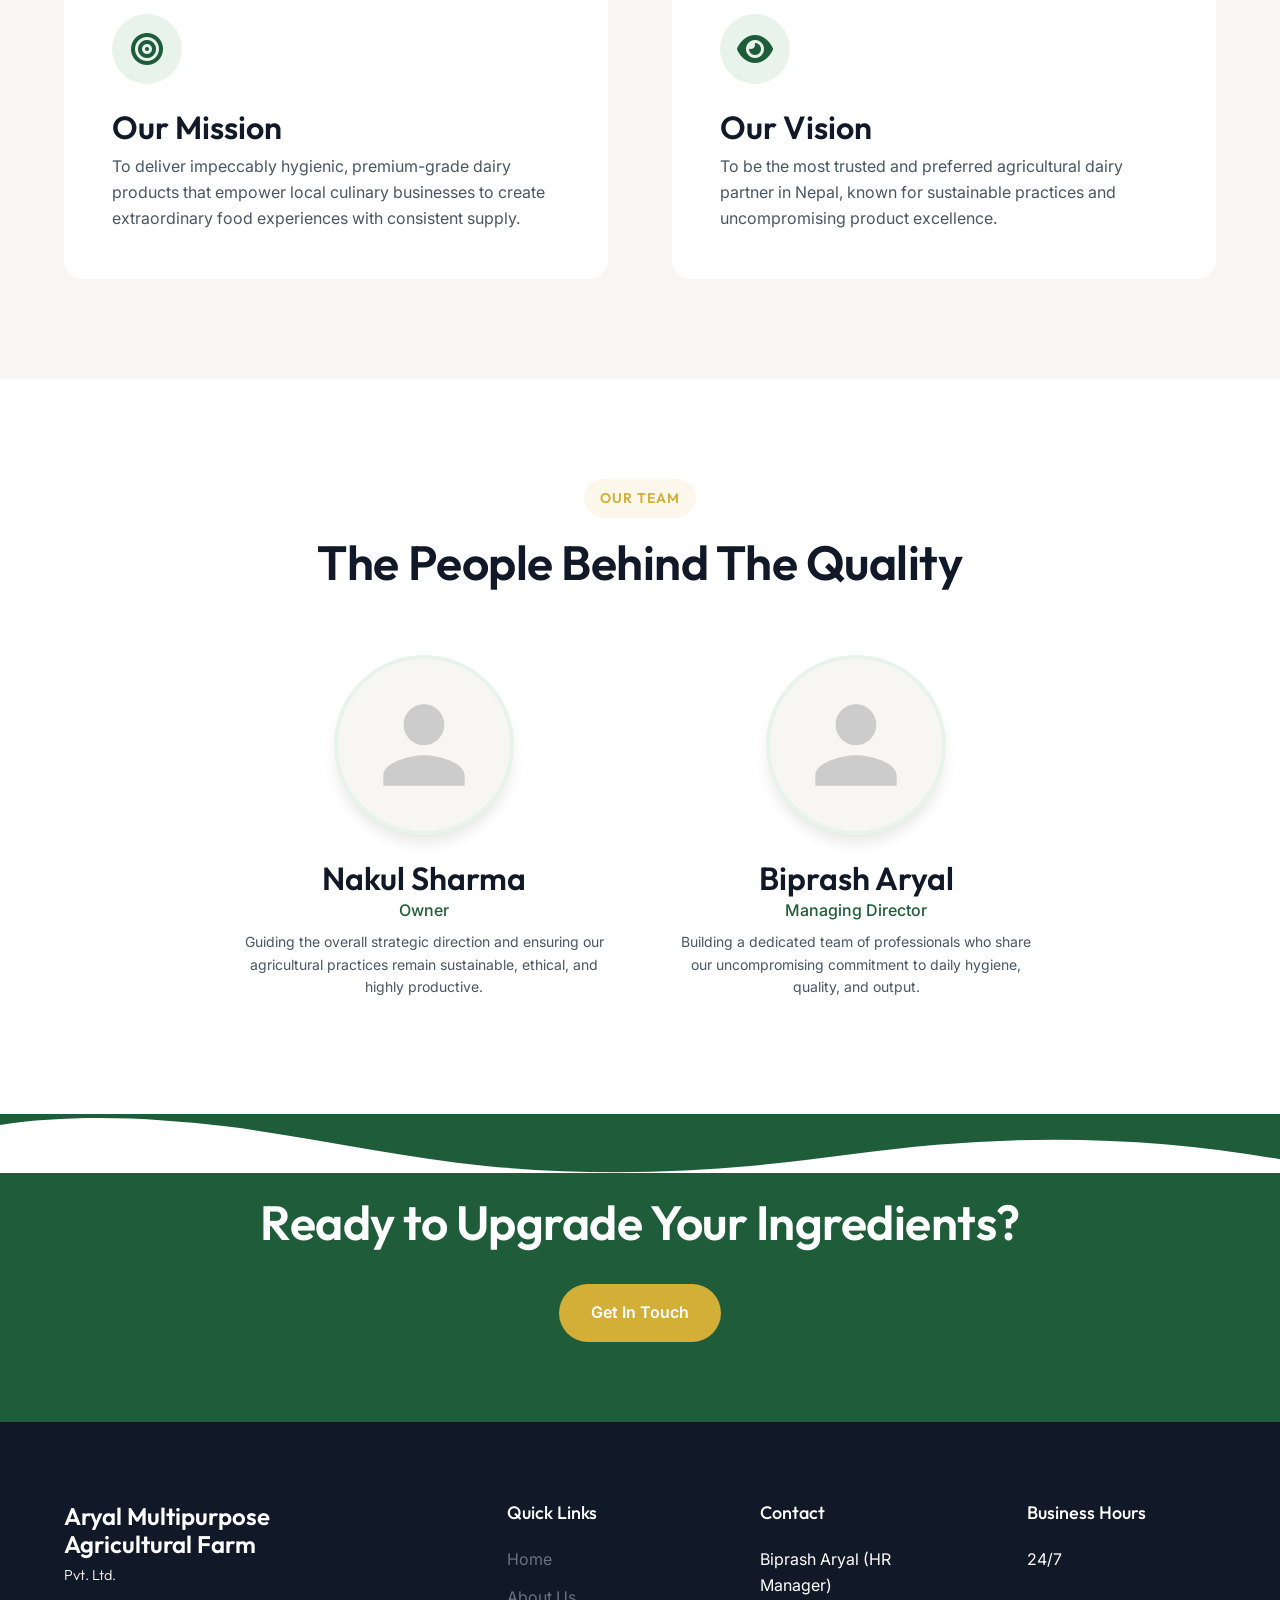
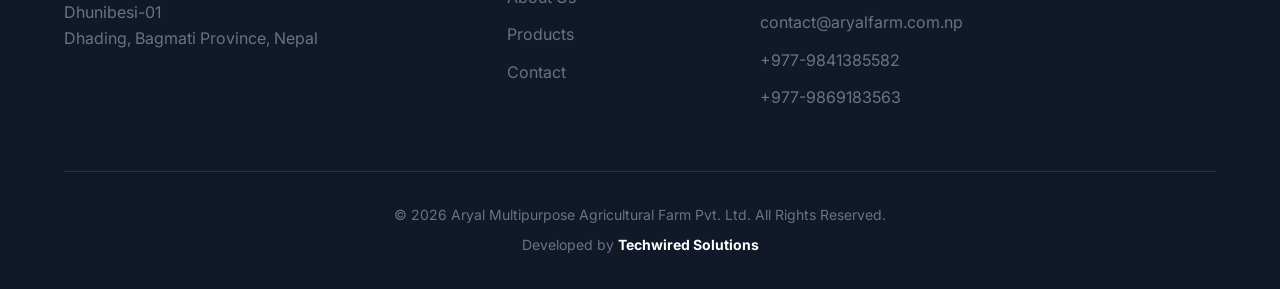
==== commit 0a43e900: "Add copyright and Techwired Solutions developer branding to footers" ====
--- a/about.html
+++ b/about.html
@@ -159,6 +159,11 @@
                     </ul>
                 </div>
             </div>
+            
+            <div class="footer-bottom" style="margin-top: 2rem;">
+                <p style="margin-bottom: 0.5rem;">&copy; 2026 Aryal Multipurpose Agricultural Farm Pvt. Ltd. All Rights Reserved.</p>
+                <p style="margin-bottom: 0;">Developed by <strong style="color: #fff;">Techwired Solutions</strong></p>
+            </div>
         </div>
     </footer>
 
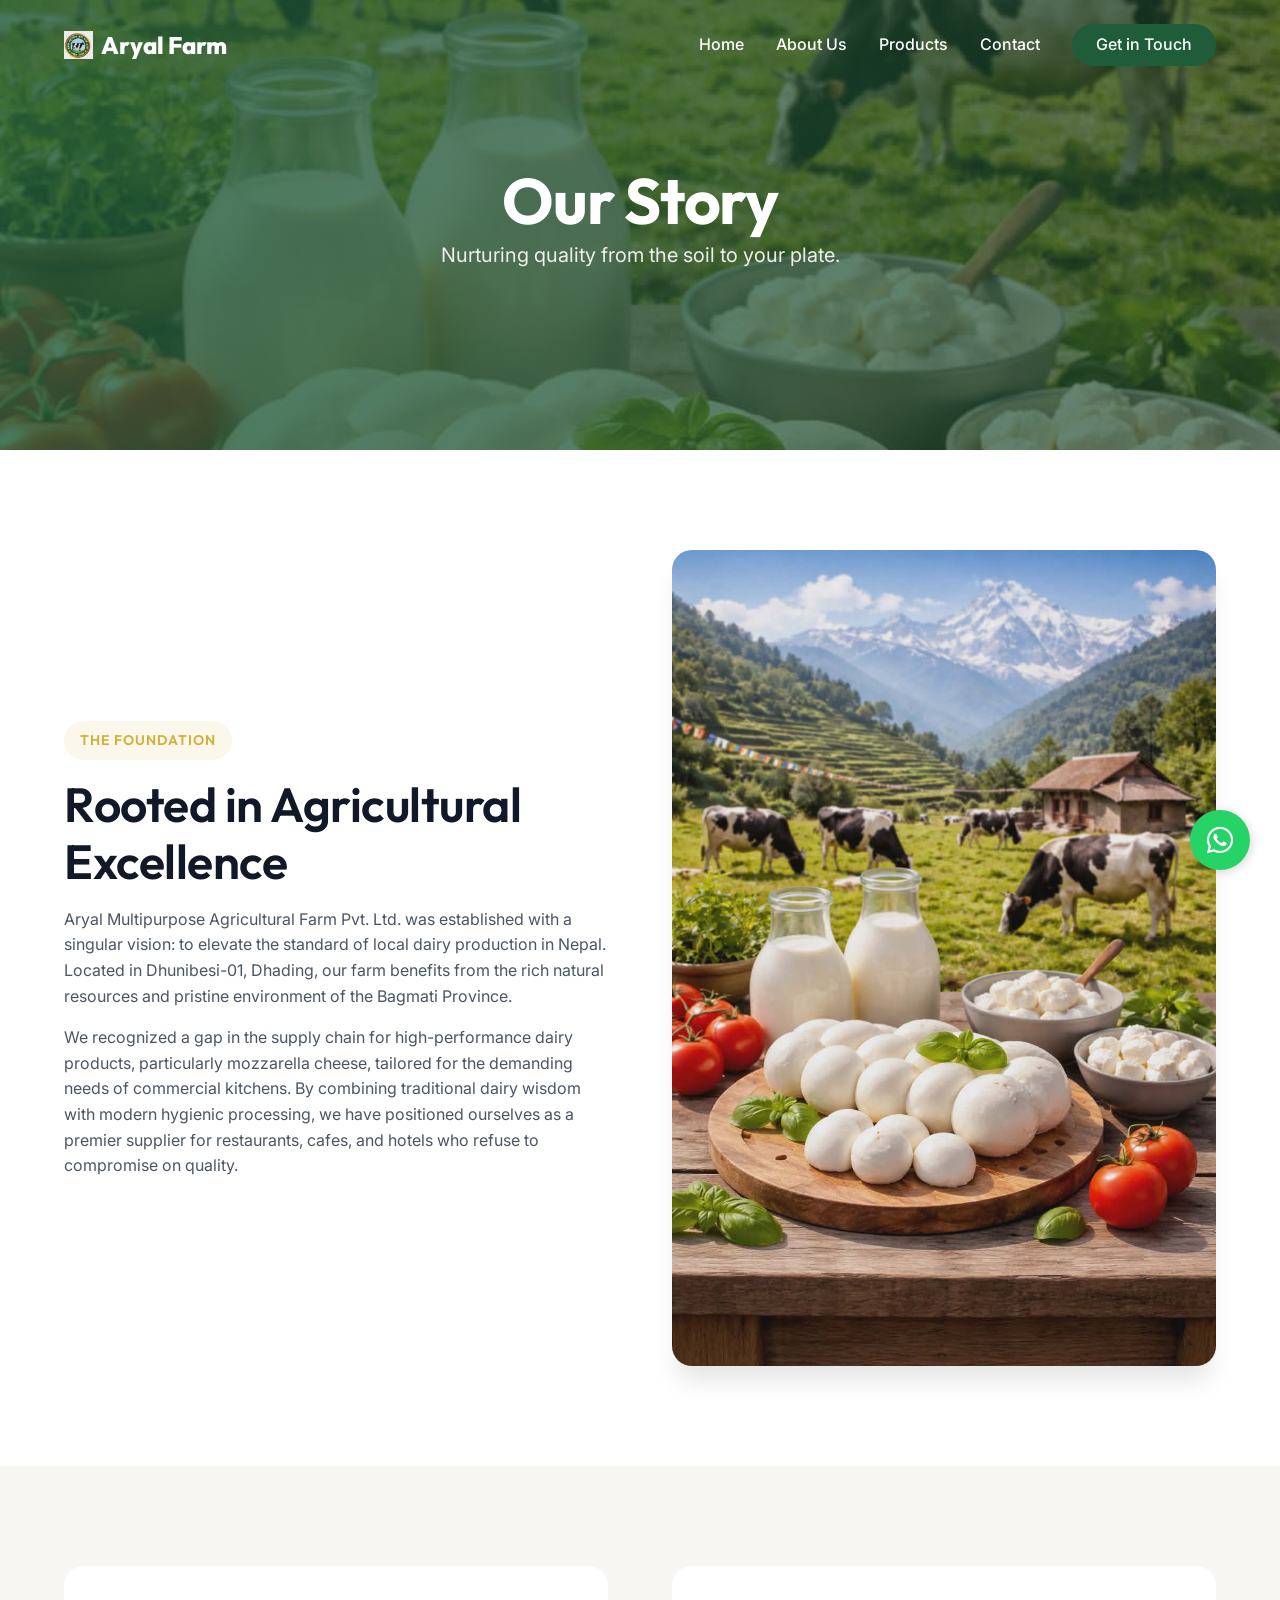
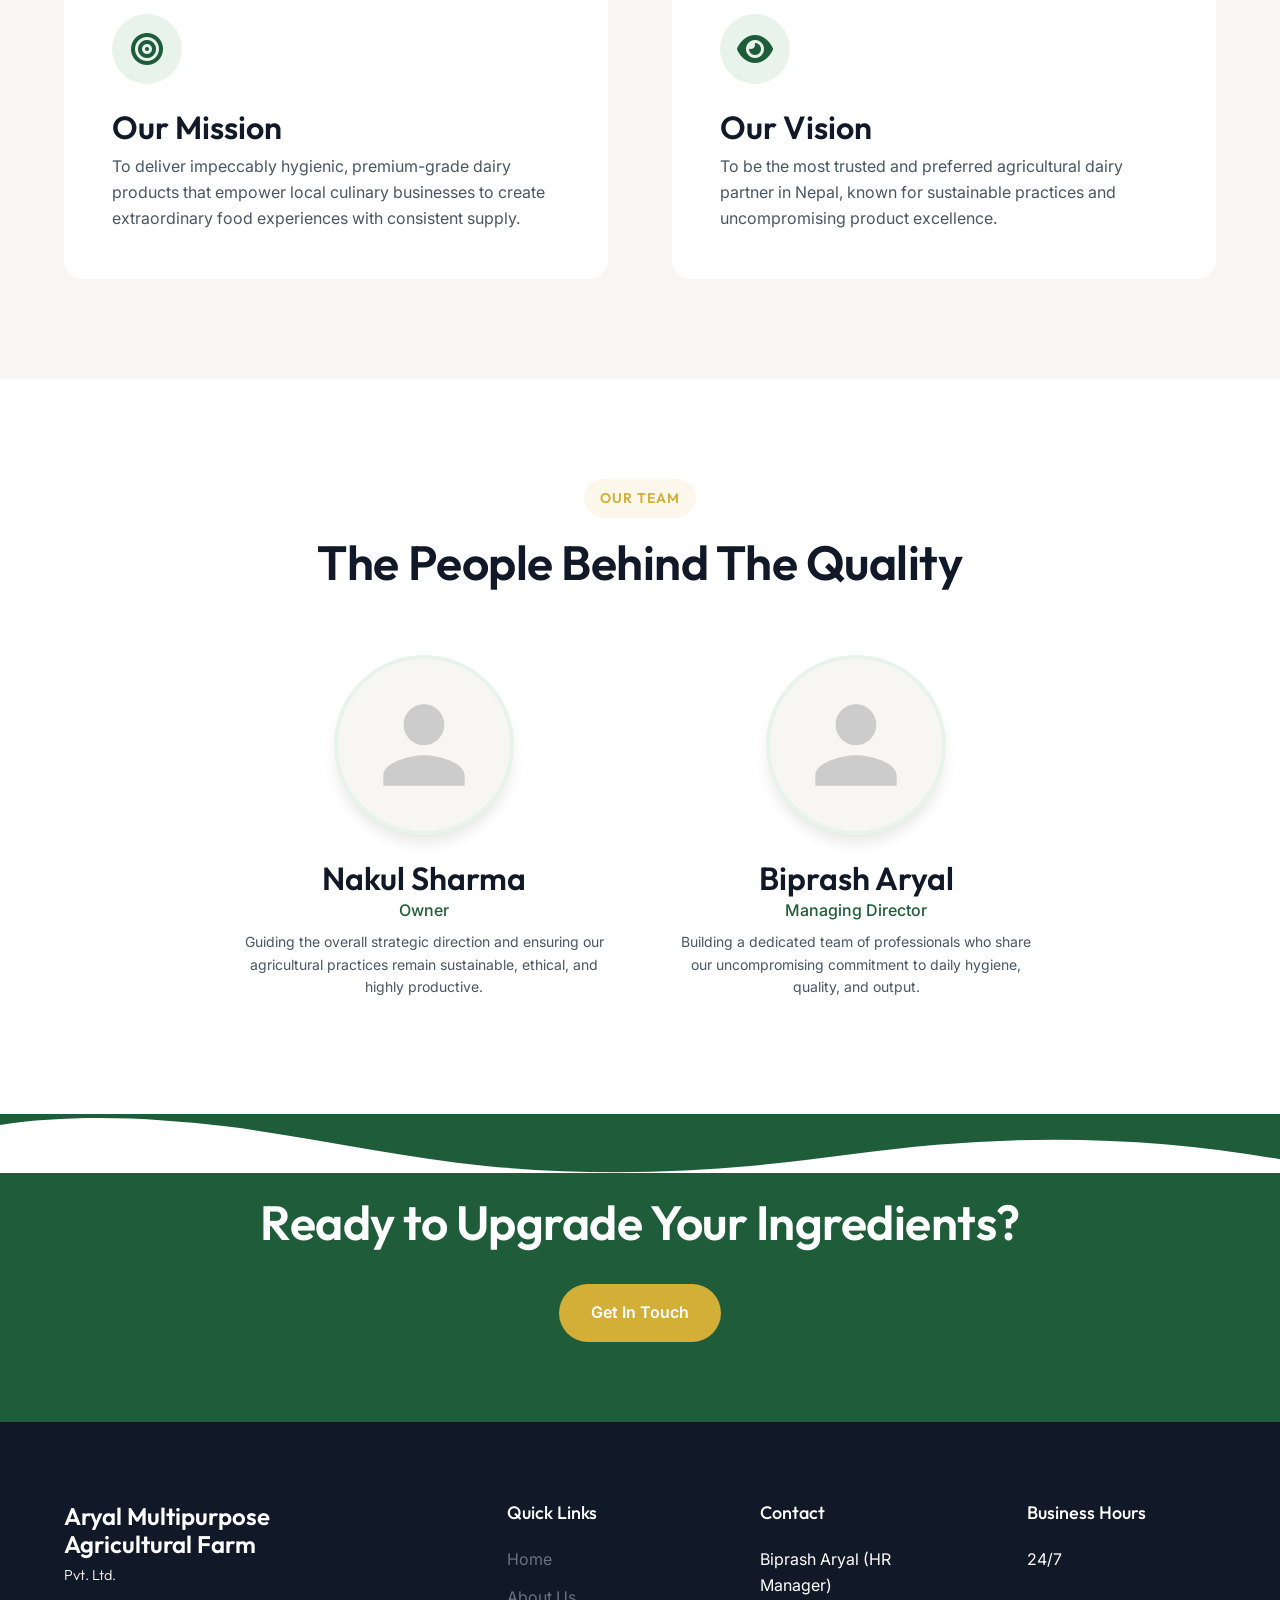
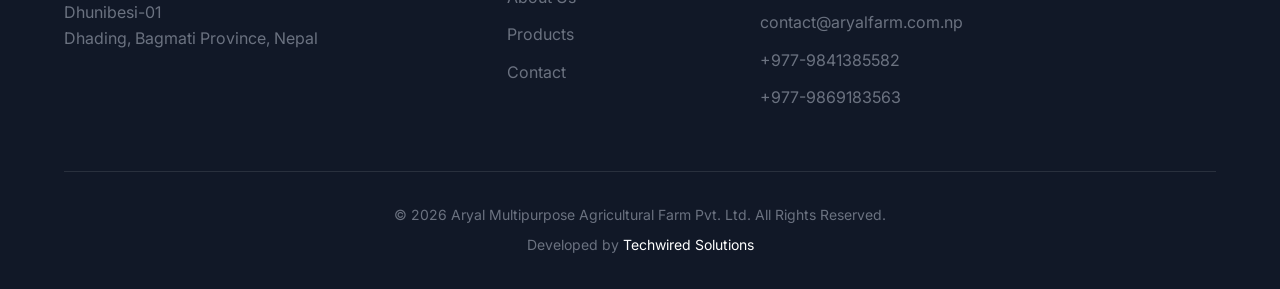
==== commit 2f2044b8: "Link developer branding to Techwired Solutions website" ====
--- a/about.html
+++ b/about.html
@@ -162,7 +162,7 @@
             
             <div class="footer-bottom" style="margin-top: 2rem;">
                 <p style="margin-bottom: 0.5rem;">&copy; 2026 Aryal Multipurpose Agricultural Farm Pvt. Ltd. All Rights Reserved.</p>
-                <p style="margin-bottom: 0;">Developed by <strong style="color: #fff;">Techwired Solutions</strong></p>
+                <p style="margin-bottom: 0;">Developed by <a href="https://techwired-solutions-2sl4.vercel.app/" target="_blank" style="color: #fff;">Techwired Solutions</a></p>
             </div>
         </div>
     </footer>
